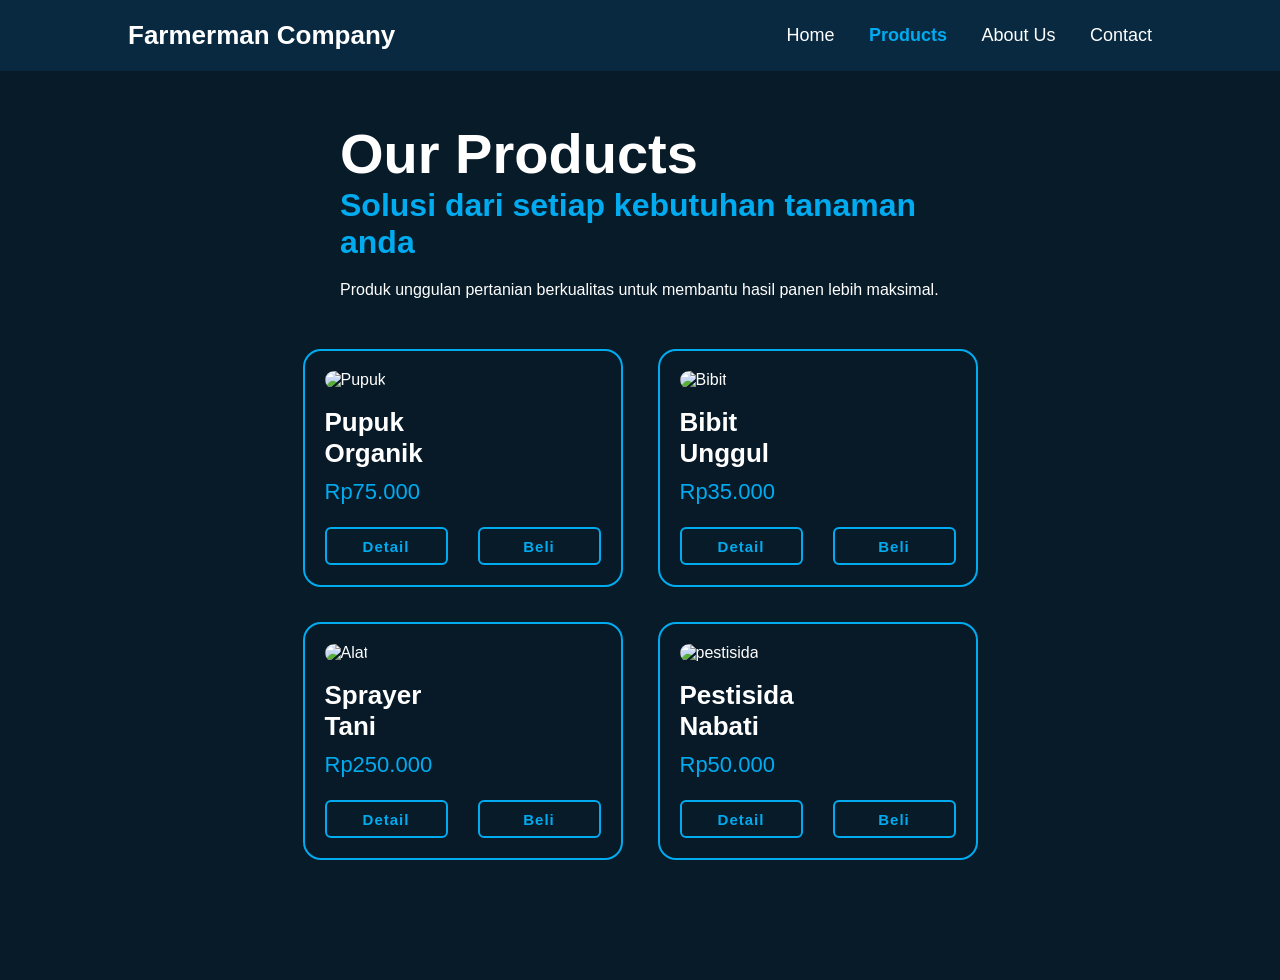
==== products.html @ 2e3376c8 "Add files via upload" ====
<!DOCTYPE html>
<html lang="en">
<head>
<meta charset="UTF-8">
<title>Products</title>
<link rel="stylesheet" href="style.css">
</head>

<body class="products-page">

<header class="header">
    <a href="index.html" class="logo">Farmerman Company</a>

    <nav class="navbar">
        <a href="index.html">Home</a>
        <a href="products.html">Products</a>
        <a href="about.html">About Us</a>
        <a href="contact.html">Contact</a>
    </nav>
</header>

<section class="products-home">
    <div class="home-content">
        <h1>Our Products</h1>
        <h3>Solusi dari setiap kebutuhan tanaman anda</h3>
        <p>
            Produk unggulan pertanian berkualitas untuk membantu
            hasil panen lebih maksimal.
        </p>

        <div class="product-wrapper">

            <div class="product-card">
                <img src="asset/pupuk.jpeg" alt="Pupuk">
                <h2>Pupuk Organik</h2>
                <span>Rp75.000</span>

                <div class="btn-box">
                    <a href="#">Detail</a>
                    <a href="#">Beli</a>
                </div>
            </div>

            <div class="product-card">
                <img src="asset/bibit.jpeg" alt="Bibit">
                <h2>Bibit Unggul</h2>
                <span>Rp35.000</span>

                <div class="btn-box">
                    <a href="#">Detail</a>
                    <a href="#">Beli</a>
                </div>
            </div>

            <div class="product-card">
                <img src="asset/sprayer.jpeg" alt="Alat">
                <h2>Sprayer Tani</h2>
                <span>Rp250.000</span>

                <div class="btn-box">
                    <a href="#">Detail</a>
                    <a href="#">Beli</a>
                </div>
            </div>
            <div class="product-card">
                <img src="asset/pestisida.jpeg" alt="pestisida">
                <h2>Pestisida Nabati</h2>
                <span>Rp50.000</span>

                <div class="btn-box">
                    <a href="#">Detail</a>
                    <a href="#">Beli</a>
                </div>
            </div>

        </div>
    </div>

<span class="home-imgHover"></span>
</section>

</body>
</html>
---- style.css ----
*{
margin:0;
padding:0;
box-sizing:border-box;
font-family:Arial, sans-serif;
}
body{
background:#081b29;
color:white;
}
/*NAVIGATION BAR*/
.header{
position:fixed;
top:0;
left:0;
width:100%;
padding:20px 10%;
display:flex;
justify-content:space-between;
align-items:center;
background:#092941;
z-index:1000;
}
.logo{
font-size:26px;
font-weight:bold;
text-decoration:none;
color:white;
}
.navbar a{
text-decoration:none;
color:white;
margin-left:30px;
font-size:18px;
}
.navbar a:hover{
color:#00abf0;
}

.home-page .navbar a[href="index.html"],
.products-page .navbar a[href="products.html"],
.about-page .navbar a[href="about.html"],
.contact-page .navbar a[href="contact.html"]{
color:#00abf0;
font-weight:bold;
}

/*HOME PAGE STYLE*/
.home{
    height: 100vh;
    background: url('asset/Morning.jpeg') no-repeat;
    background-size: cover;
    background-position: center;
    align-items: center;
    padding: 0 10%;
    display: flex;
}
.home-content{
    max-width: 600px;
}
.home-content h1{
    position: relative;
    font-size: 56px;
    font-weight: 700;
    line-height: 1.2;
}
.home-content h1::before{
    content: '';
    position: absolute;
    top: 0;
    right: 0;
    width: 100%;
    height: 100%;
    background: #081b29;
    animation: showRight 1s ease forwards;
    animation-delay: 1s;
}
.home-content h3{
    position: relative;
    font-size: 32px;
    font-weight: 700;
    color: #00abf0;
}
.home-content h3::before{
    content: '';
    position: absolute;
    top: 0;
    right: 0;
    width: 100%;
    height: 100%;
    background: #081b29;
    animation: showRight 1s ease forwards;
    animation-delay: 1.3s;
}
.home-content p{
    position: relative;
    font-size: 16px;
    margin: 20px 0 40px;
}
.home-content p::before{
    content: '';
    position: absolute;
    top: 0;
    right: 0;
    width: 100%;
    height: 100%;
    background: #081b29;
    animation: showRight 1s ease forwards;
    animation-delay: 1.3s;
}
.home-content .btn-box{
    position: relative;
    display:flex;
    justify-content: space-between;
    width: 345px;
    height: 50px;
}

.home-content .btn-box::before{
    content: '';
    position: absolute;
    top: 0;
    right: 0;
    width: 100%;
    height: 100%;
    background: #081b29;
    animation: showRight 1s ease forwards;
    animation-delay: 1s;
    z-index: 2;
}
.btn-box a{
    position: relative;
    width: 100%;
    height: 100%;
    background: #00abf0;
    border: 2px solid #00abf0;
    border-radius: 8px;
    font-size: 19px;
    color: #081b29;
    text-decoration: none;
    font-weight: 600;
    letter-spacing: 1px;
    justify-content: center;
    align-items: center;
    display: inline-flex;
    overflow: hidden;
    transition:.5s;
}
.btn-box a:hover{
    color: #00abf0;
}

.btn-box a:nth-child(2){
    margin-left: 20px;
    background: transparent;
    color: #00abf0;
}
.btn-box a:nth-child(2):hover{
    color: #081b29;
}
.btn-box a:nth-child(2)::before{
    background: rgb(7, 242, 34);
}
.btn-box a::before{
    content: '';
    position: absolute;
    top: 0;
    left: 0;
    width: 0;
    height: 100%;
    background: rgb(7, 242, 34);
    z-index: -1;
    transition: .5s;
}
.btn-box a:hover::before{
    width: 100%;
}

/* KEYFRAMES ANIMATION */
@keyframes showRight{
    100%{
        width: 0;
    }
}

/*PRODUCT PAGE*/
.products-home{
min-height:100vh;
background:url('Morning.jpeg') no-repeat center;
background-size:cover;
display:flex;
justify-content:center;   
align-items:center;       
padding:120px 10%;
}

.product-content{
text-align:center;
width:100%;
max-width:1000px;
margin:auto;
}

.product-wrapper{
display:grid;
grid-template-columns:repeat(2, 320px);
justify-content:center;
gap:35px;
margin-top:50px;
}

.product-card{
padding:20px;
border:2px solid #00abf0;
border-radius:18px;
background:rgba(8,27,41,.75);
backdrop-filter:blur(6px);
transition:.4s;
}

.product-card:hover{
transform:translateY(-8px);
box-shadow:0 0 20px rgba(0,171,240,.4);
}

.product-card img{
width:100%;
height:190px;
object-fit:cover;
border-radius:12px;
margin-bottom:18px;
}
.product-card h2{
font-size:26px;
margin-bottom:10px;
animation: showRight 1s ease forwards;
animation-delay: 1s;
z-index: 2;
}

.product-card span{
display:block;
font-size:22px;
color:#00abf0;
margin-bottom:22px;
}

.product-card .btn-box{
display:flex;
gap:10px;
height:auto;
width:100%;
}

.product-card .btn-box a{
flex:1;
height:38px;            
font-size:15px;
padding:8px 0;
border-radius:6px;
display:flex;
justify-content:center;
align-items:center;
text-decoration:none;
background:#081b29;
border:2px solid #00abf0;
color:#00abf0;
font-weight:600;
overflow:hidden;
}

.product-card .btn-box a:hover{
background:transparent;
color:black;
}

/* responsive */
@media (max-width:900px){
.product-wrapper{
grid-template-columns:1fr;
}
}
/*ABOUT US PAGE*/

.about-home{
min-height:100vh;
background:url('Morning.jpeg') no-repeat center/cover;
display:flex;
justify-content:center;
align-items:center;
padding:120px 10%;
}

.about-content{
max-width:1100px;
width:100%;
}

.about-content h1::before{
content: '';
position: absolute;
top: 0;
right: 0;
width: 100%;
height: 100%;
background: #081b29;
animation: showRight 3s ease forwards;
animation-delay: 1s;
}

.about-content h3{
font-size:30px;
color:#00abf0;
margin-bottom:20px;
}

.about-content p{
max-width:700px;
line-height:1.7;
margin-bottom:45px;
}

/* grid 2x2 */
.about-box{
display:grid;
grid-template-columns:repeat(2,1fr);
gap:30px;
margin-bottom:45px;
}

.about-card{
background:rgba(8,27,41,.75);
border:2px solid white;
padding:25px;
border-radius:18px;
backdrop-filter:blur(6px);
transition:.3s;
}

.about-card:hover{
transform:translateY(-6px);
box-shadow:0 0 18px white;
}

.about-card h2{
margin-bottom:15px;
font-size:28px;
}

.about-card p{
margin:0;
}

/* tombol kecil rapi */
.about-content .btn-box{
display:flex;
gap:15px;
width:320px;
height:45px;
}

.about-content .btn-box a{
flex:1;
height:38px;             
font-size:15px;
padding:8px 0;
border-radius:6px;
display:flex;
justify-content:center;
align-items:center;
text-decoration:none;
background:#081b29;
border:2px solid #00abf0;
color:#00abf0;
font-weight:600;
overflow:hidden;
}
.about-content .btn-box a:hover{
background:transparent;
color:black;
}

/* responsive */
@media(max-width:900px){
.about-box{
grid-template-columns:1fr;
}
}

/*CONTACT PAGE*/

.contact-home{
min-height:100vh;
background:url('Morning.jpeg') no-repeat center/cover;
display:flex;
justify-content:center;
align-items:center;
padding:120px 10%;
}

.contact-content{
width:100%;
max-width:1200px;
}

.contact-content h1::before{
content: '';
position: absolute;
top: 0;
right: 0;
width: 100%;
height: 100%;
background: #081b29;
animation: showRight 3s ease forwards;
animation-delay: 1s;
}

.contact-content h3{
font-size:30px;
color:#00abf0;
margin-bottom:20px;
}

.contact-content p{
margin-bottom:45px;
max-width:700px;
line-height:1.7;
}

.contact-wrapper{
display:grid;
grid-template-columns:1fr 1fr;
gap:40px;
align-items:start;
}

.contact-info{
display:grid;
grid-template-columns:1fr 1fr;
gap:25px;
}

.info-card{
background:rgba(8,27,41,.75);
border:2px solid #00abf0;
padding:25px;
border-radius:18px;
backdrop-filter:blur(6px);
}

.info-card h2{
margin-bottom:12px;
font-size:24px;
}

.info-card p{
margin:0;
}

.contact-form{
background:rgba(8,27,41,.75);
border:2px solid #00abf0;
padding:30px;
border-radius:18px;
display:flex;
flex-direction:column;
gap:18px;
backdrop-filter:blur(6px);
}

.contact-form input,
.contact-form textarea{
padding:14px 16px;
border:none;
border-radius:8px;
font-size:15px;
outline:none;
}

.contact-form textarea{
height:130px;
resize:none;
}

.contact-form .btn-box{
display:flex;
gap:15px;
height:42px;
margin-top:10px;
}

.contact-form .btn-box a{
flex:1;
height:38px;             
font-size:15px;
padding:8px 0;
border-radius:6px;
display:flex;
justify-content:center;
align-items:center;
text-decoration:none;
background:#081b29;
border:2px solid #00abf0;
color:#00abf0;
font-weight:600;
overflow:hidden;
}
.contact-form .btn-box a:hover{
background:transparent;
color:black;
}

/* responsive */
@media(max-width:950px){
.contact-wrapper{
grid-template-columns:1fr;
}

.contact-info{
grid-template-columns:1fr;
}
}
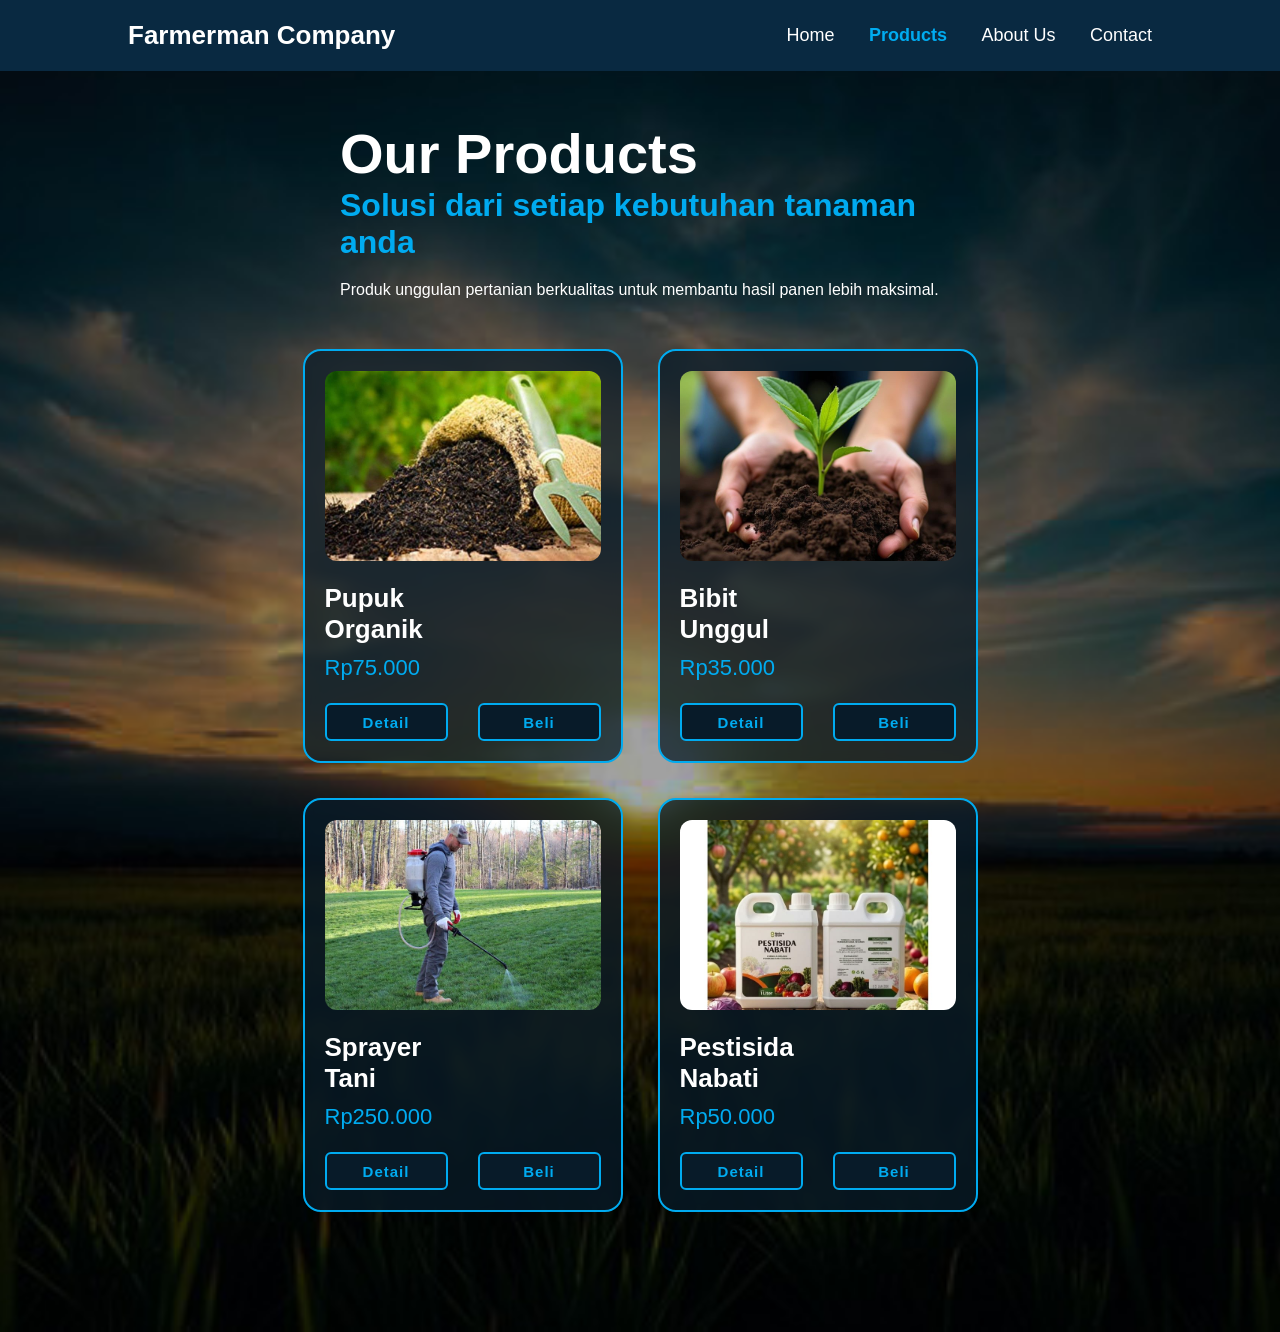
==== commit e96f681f: "Update products.html" ====
--- a/products.html
+++ b/products.html
@@ -31,7 +31,7 @@
         <div class="product-wrapper">
 
             <div class="product-card">
-                <img src="asset/pupuk.jpeg" alt="Pupuk">
+                <img src="pupuk.jpeg" alt="Pupuk">
                 <h2>Pupuk Organik</h2>
                 <span>Rp75.000</span>
 
@@ -42,7 +42,7 @@
             </div>
 
             <div class="product-card">
-                <img src="asset/bibit.jpeg" alt="Bibit">
+                <img src="bibit.jpeg" alt="Bibit">
                 <h2>Bibit Unggul</h2>
                 <span>Rp35.000</span>
 
@@ -53,7 +53,7 @@
             </div>
 
             <div class="product-card">
-                <img src="asset/sprayer.jpeg" alt="Alat">
+                <img src="sprayer.jpeg" alt="Alat">
                 <h2>Sprayer Tani</h2>
                 <span>Rp250.000</span>
 
@@ -63,7 +63,7 @@
                 </div>
             </div>
             <div class="product-card">
-                <img src="asset/pestisida.jpeg" alt="pestisida">
+                <img src="pestisida.jpeg" alt="pestisida">
                 <h2>Pestisida Nabati</h2>
                 <span>Rp50.000</span>
 
@@ -80,4 +80,4 @@
 </section>
 
 </body>
-</html>+</html>
--- a/style.css
+++ b/style.css
@@ -48,7 +48,7 @@
 /*HOME PAGE STYLE*/
 .home{
     height: 100vh;
-    background: url('asset/Morning.jpeg') no-repeat;
+    background: url('Morning.jpeg') no-repeat;
     background-size: cover;
     background-position: center;
     align-items: center;
@@ -519,4 +519,4 @@
 .contact-info{
 grid-template-columns:1fr;
 }
-}+}
